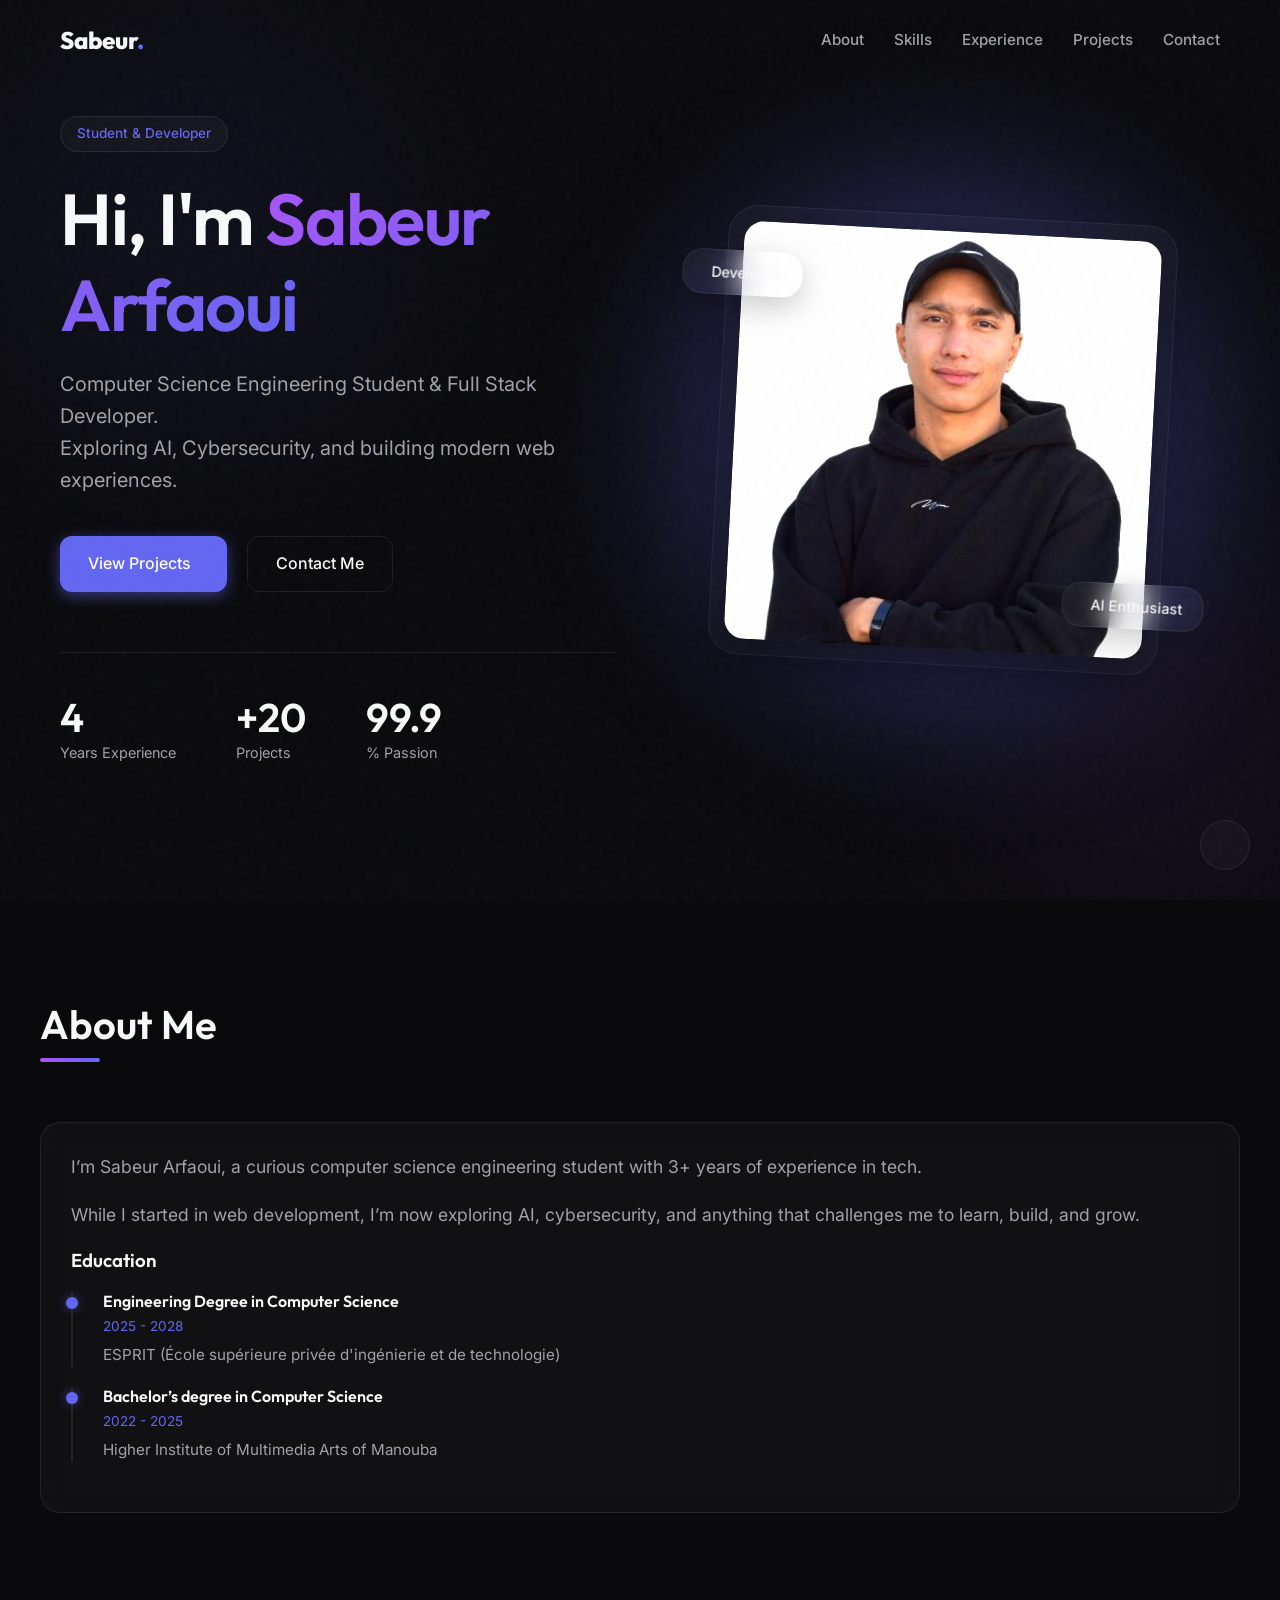
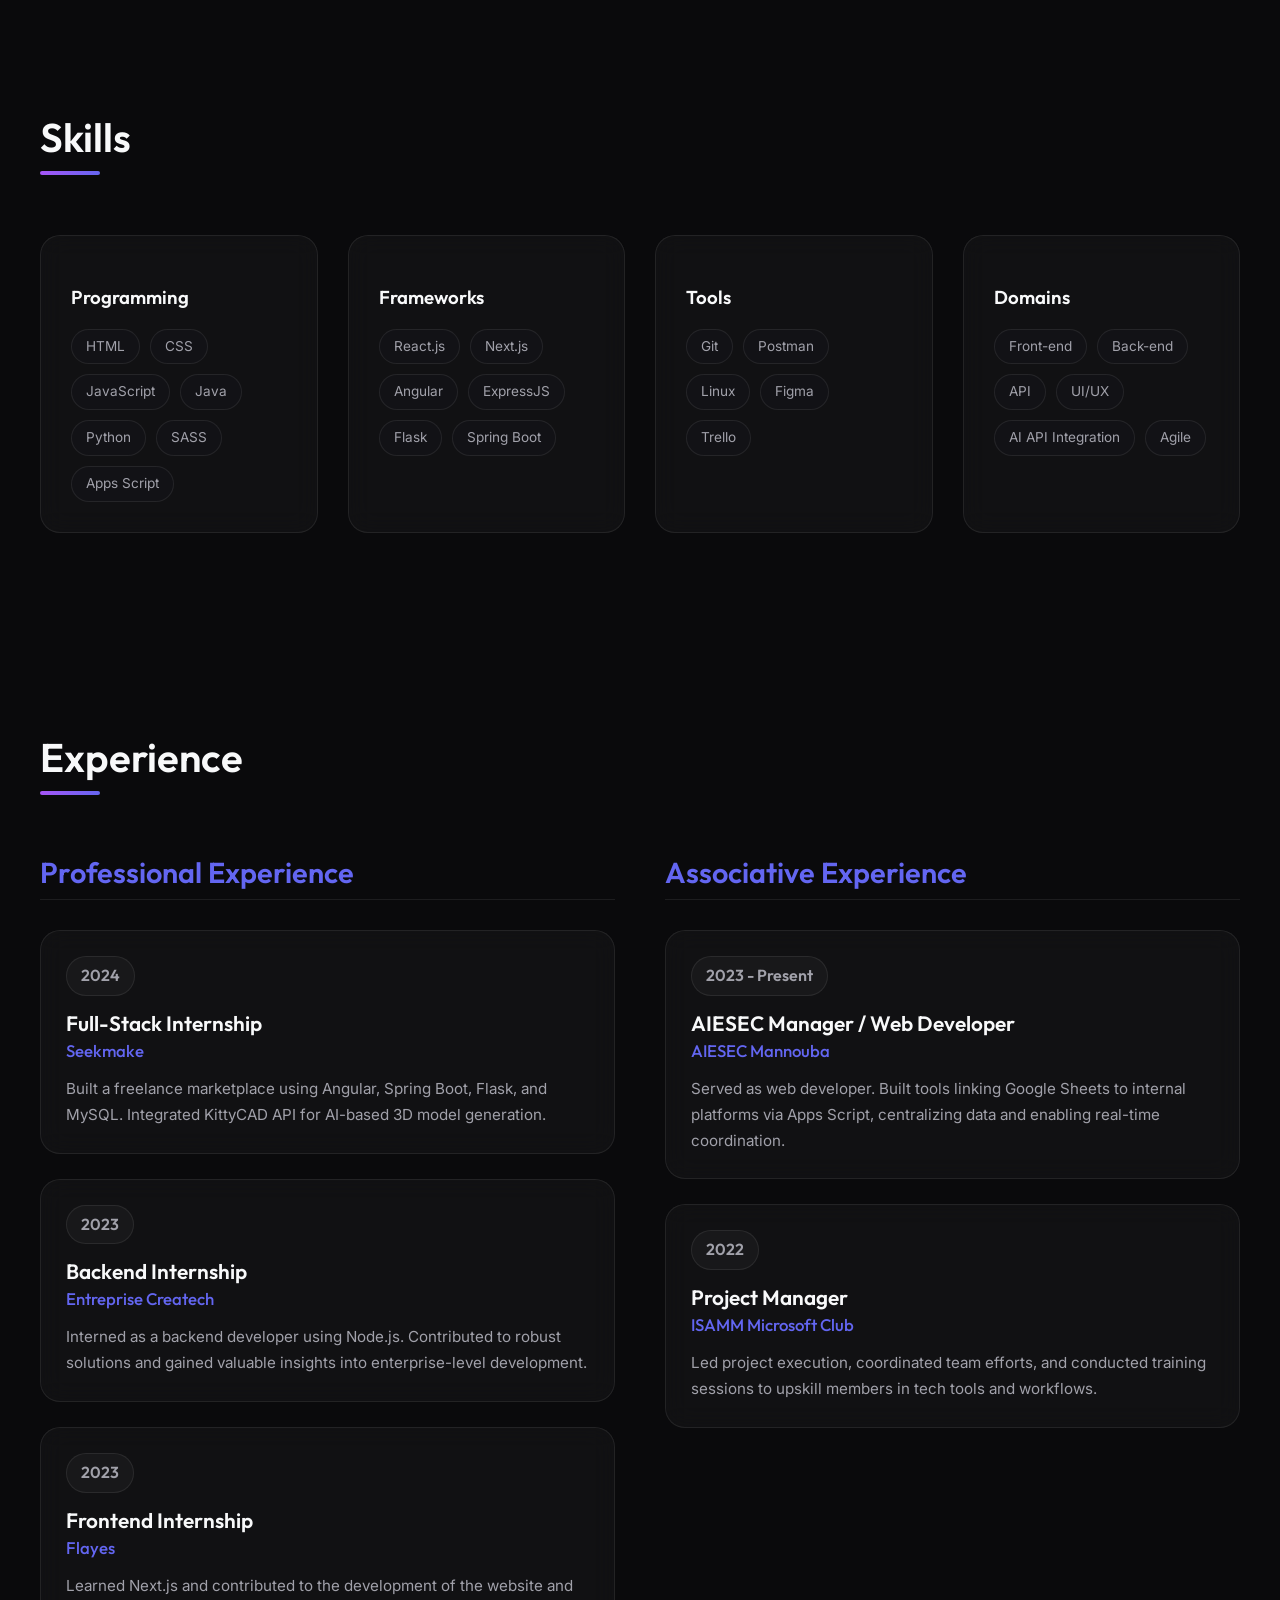
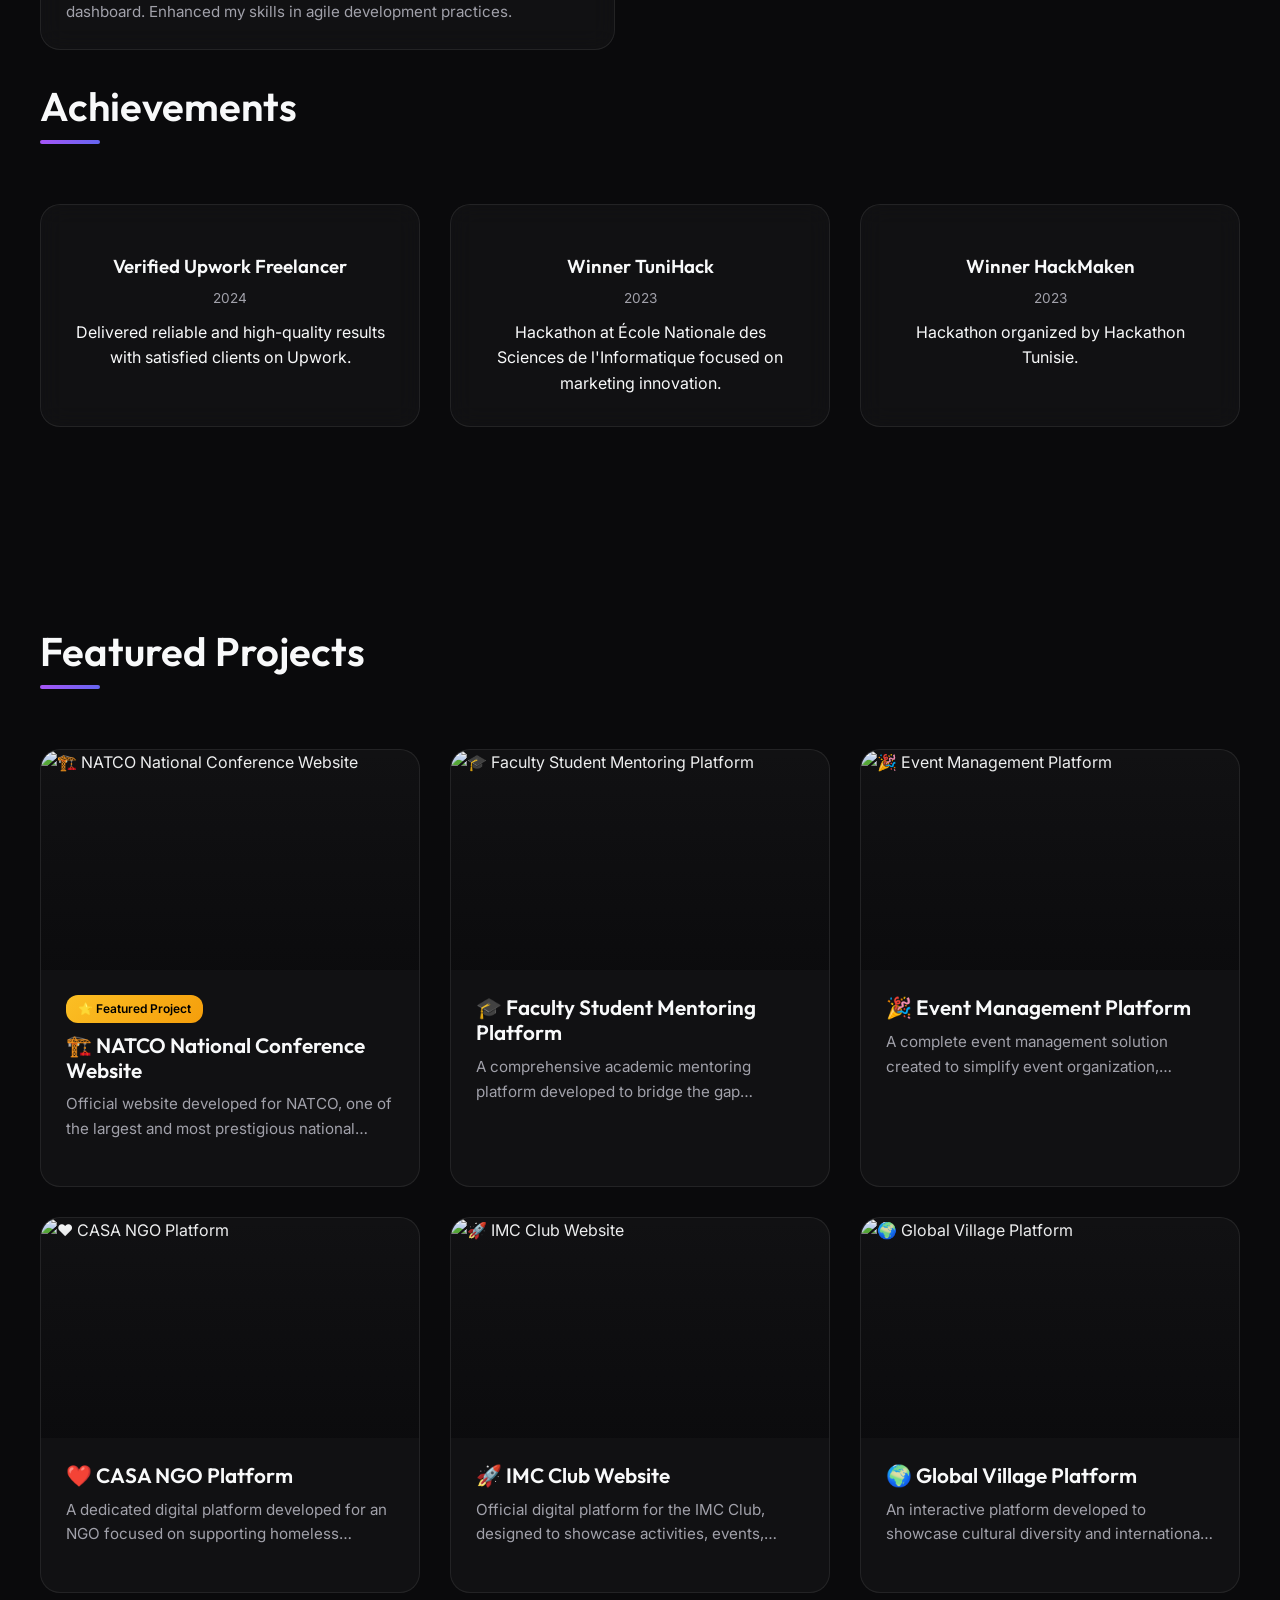
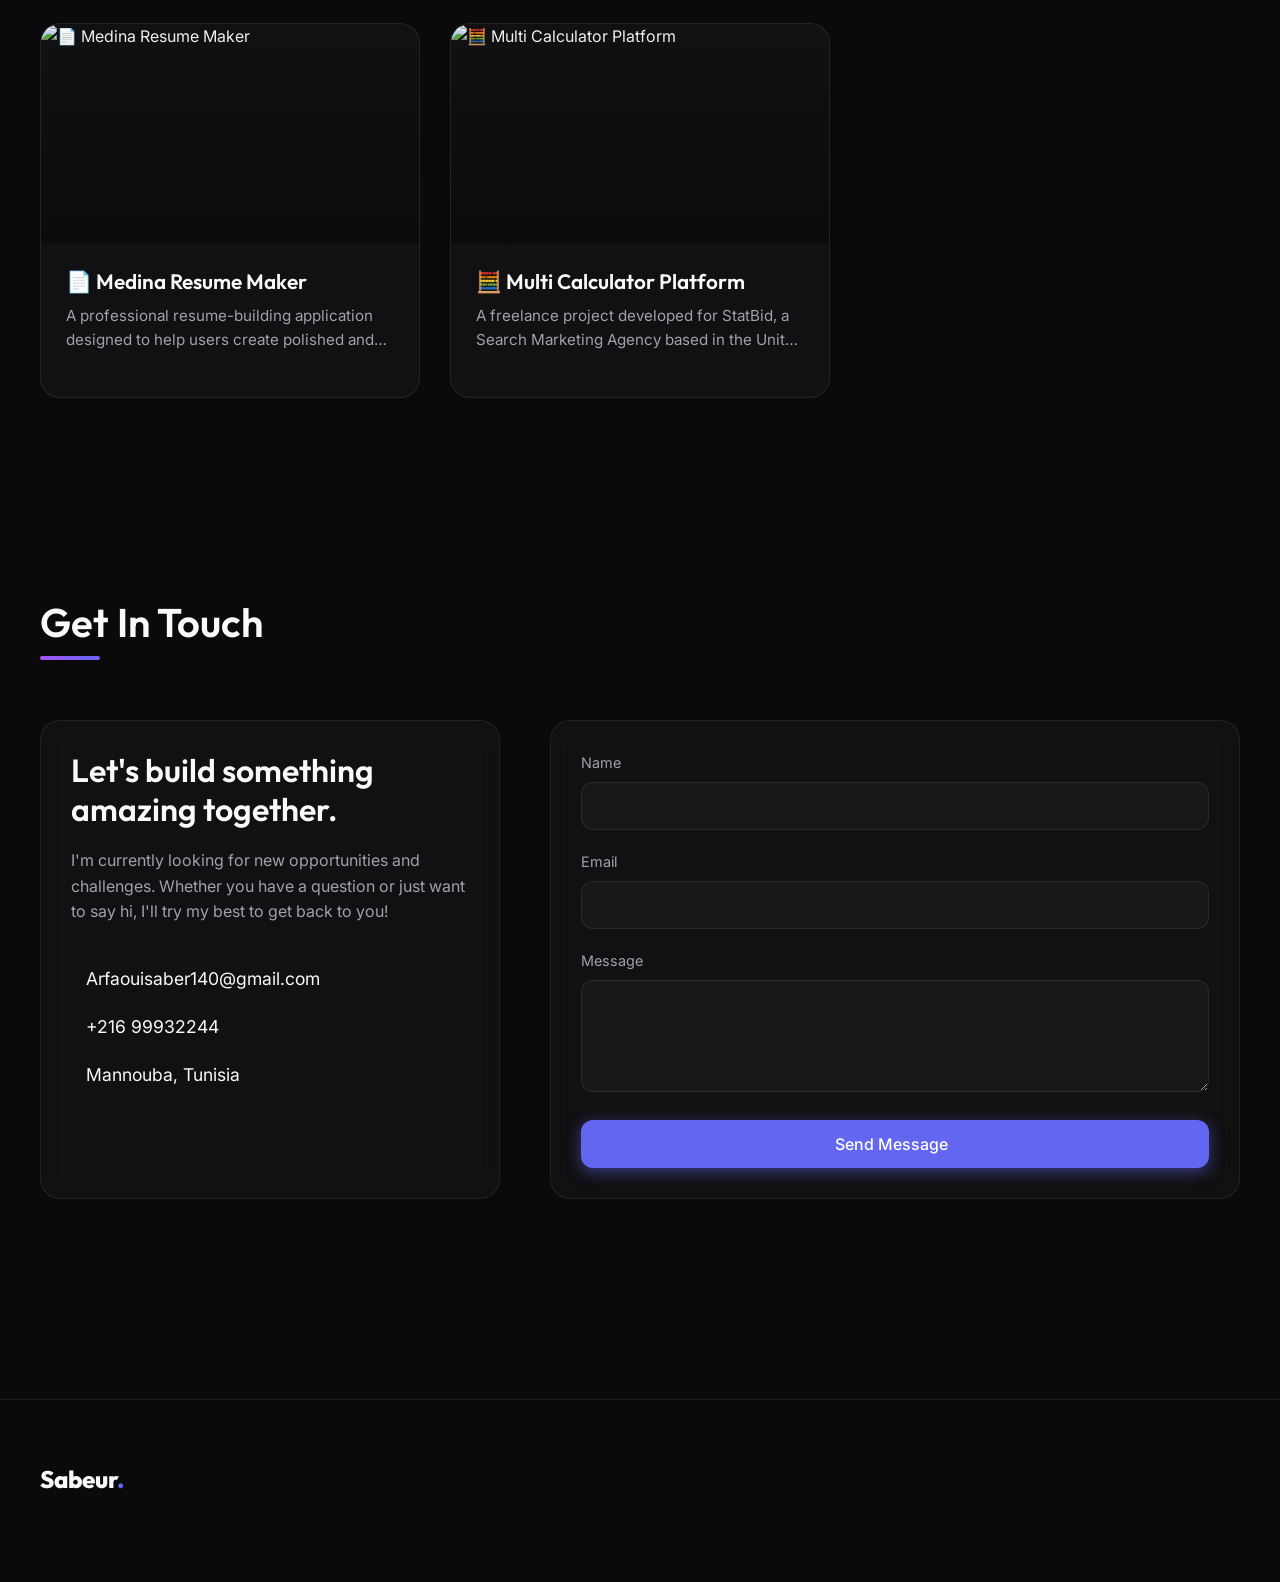
==== index.html @ 30fa8d6e "first committ" ====
<!DOCTYPE html>
<html lang="en" class="dark-theme">
<head>
    <meta charset="UTF-8">
    <meta name="viewport" content="width=device-width, initial-scale=1.0">
    <title>Sabeur Arfaoui portfolio</title>
    <meta name="description" content="Portfolio of Sabeur Arfaoui, a passionate computer science student exploring AI, web development, and cybersecurity.">
    <link rel="stylesheet" href="style.css">
    <!-- Google Fonts -->
    <link rel="preconnect" href="https://fonts.googleapis.com">
    <link rel="preconnect" href="https://fonts.gstatic.com" crossorigin>
    <link href="https://fonts.googleapis.com/css2?family=Inter:wght@300;400;500;600;700;800&family=Outfit:wght@400;600;800&display=swap" rel="stylesheet">
    <!-- Phosphor Icons for modern SVG icons -->
    <script src="https://unpkg.com/@phosphor-icons/web"></script>
</head>
<body>

    <!-- Custom Cursor -->
    <div class="cursor-dot" id="cursor-dot"></div>
    <div class="cursor-outline" id="cursor-outline"></div>

    <!-- Scroll Progress -->
    <div class="scroll-progress" id="scroll-progress"></div>

    <!-- Noise Texture Overlay -->
    <div class="noise-overlay"></div>

    <!-- Theme Switcher -->
    <button class="theme-toggle interactable" id="theme-toggle" aria-label="Toggle Theme">
        <i class="ph ph-sun" id="theme-icon"></i>
    </button>

    <!-- Sticky Navbar -->
    <nav id="navbar">
        <div class="nav-container">
            <a href="#hero" class="logo interactable">Sabeur<span>.</span></a>
            <ul class="nav-links">
                <li><a href="#about" class="interactable">About</a></li>
                <li><a href="#skills" class="interactable">Skills</a></li>
                <li><a href="#experience" class="interactable">Experience</a></li>
                <li><a href="#projects" class="interactable">Projects</a></li>
                <li><a href="#contact" class="interactable">Contact</a></li>
            </ul>
            
            <div class="mobile-menu-btn interactable" id="mobile-menu-btn">
                <i class="ph ph-list"></i>
            </div>
        </div>
    </nav>

    <!-- Mobile Menu Overlay -->
    <div class="mobile-menu" id="mobile-menu">
        <button class="close-menu interactable" id="close-menu"><i class="ph ph-x"></i></button>
        <ul>
            <li><a href="#about" class="mobile-link">About</a></li>
            <li><a href="#skills" class="mobile-link">Skills</a></li>
            <li><a href="#experience" class="mobile-link">Experience</a></li>
            <li><a href="#projects" class="mobile-link">Projects</a></li>
            <li><a href="#contact" class="mobile-link">Contact</a></li>
        </ul>
    </div>

    <!-- Hero Section -->
    <header id="hero" class="section hero-section">
        <div class="hero-container">
            <div class="hero-content">
                <div class="hero-badge animate-fade-in">Student & Developer</div>
                <h1 class="animate-slide-up">Hi, I'm <span class="gradient-text">Sabeur Arfaoui</span></h1>
                <p class="hero-subtitle animate-slide-up animation-delay-1">
                    Computer Science Engineering Student & Full Stack Developer.<br>
                    Exploring AI, Cybersecurity, and building modern web experiences.
                </p>
                <div class="hero-actions animate-fade-in animation-delay-2">
                    <a href="#projects" class="btn btn-primary interactable">View Projects <i class="ph ph-arrow-right"></i></a>
                    <a href="#contact" class="btn btn-secondary interactable">Contact Me</a>
                </div>
                
                <div class="hero-stats animate-fade-in animation-delay-3">
                    <div class="stat-item">
                        <h3><span class="counter" data-target="4">4</span></h3>
                        <p>Years Experience</p>
                    </div>
                    <div class="stat-item">
                        <h3>+<span class="counter" data-target="20">20</span></h3>
                        <p>Projects</p>
                    </div>
                    <div class="stat-item">
                        <h3><span class="counter" data-target="99.9">99.9</span></h3>
                        <p>% Passion</p>
                    </div>
                </div>
            </div>
            <div class="hero-image-wrapper animate-slide-up animation-delay-2">
                <div class="hero-image-container">
                    <img src="./me.jpg" alt="Sabeur Arfaoui" class="hero-img interactable">
                    <div class="hero-img-glow"></div>
                    <div class="floating-badge badge-1"><i class="ph ph-code"></i> Developer</div>
                    <div class="floating-badge badge-2"><i class="ph ph-brain"></i> AI Enthusiast</div>
                </div>
            </div>
        </div>
        
        <div class="hero-background">
            <div class="gradient-sphere sphere-1"></div>
            <div class="gradient-sphere sphere-2"></div>
        </div>
    </header>

    <!-- About Section -->
    <section id="about" class="section">
        <div class="container reveal">
            <div class="section-header">
                <h2>About Me</h2>
                <div class="line"></div>
            </div>
            <div class="about-content">
                <div class="about-text glass-card" style="grid-column: span 2;">
                    <p>I’m Sabeur Arfaoui, a curious computer science engineering student with 3+ years of experience in tech.</p>
                    <p>While I started in web development, I’m now exploring AI, cybersecurity, and anything that challenges me to learn, build, and grow.</p>
                    
                    <div class="education-timeline mt-4">
                        <h3>Education</h3>
                        <div class="timeline-item">
                            <div class="timeline-dot"></div>
                            <h4>Engineering Degree in Computer Science</h4>
                            <span class="timeline-date">2025 - 2028</span>
                            <p>ESPRIT (École supérieure privée d'ingénierie et de technologie)</p>
                        </div>
                        <div class="timeline-item">
                            <div class="timeline-dot"></div>
                            <h4>Bachelor’s degree in Computer Science</h4>
                            <span class="timeline-date">2022 - 2025</span>
                            <p>Higher Institute of Multimedia Arts of Manouba</p>
                        </div>
                    </div>
                </div>
            </div>
        </div>
    </section>

    <!-- Skills Section -->
    <section id="skills" class="section">
        <div class="container reveal">
            <div class="section-header">
                <h2>Skills</h2>
                <div class="line"></div>
            </div>
            
            <div class="skills-grid">
                <!-- Programming Languages -->
                <div class="skill-category glass-card interactable-card">
                    <div class="category-icon"><i class="ph ph-code"></i></div>
                    <h3>Programming</h3>
                    <div class="skill-tags">
                        <span class="skill-tag interactable" data-tooltip="Structure">HTML</span>
                        <span class="skill-tag interactable" data-tooltip="Styling">CSS</span>
                        <span class="skill-tag interactable" data-tooltip="Logic">JavaScript</span>
                        <span class="skill-tag interactable" data-tooltip="Backend">Java</span>
                        <span class="skill-tag interactable" data-tooltip="Data & AI">Python</span>
                        <span class="skill-tag interactable" data-tooltip="Pre-processor">SASS</span>
                        <span class="skill-tag interactable" data-tooltip="Automation">Apps Script</span>
                    </div>
                </div>

                <!-- Frameworks -->
                <div class="skill-category glass-card interactable-card">
                    <div class="category-icon"><i class="ph ph-brackets-curly"></i></div>
                    <h3>Frameworks</h3>
                    <div class="skill-tags">
                        <span class="skill-tag interactable" data-tooltip="UI Library">React.js</span>
                        <span class="skill-tag interactable" data-tooltip="React Framework">Next.js</span>
                        <span class="skill-tag interactable" data-tooltip="Web Framework">Angular</span>
                        <span class="skill-tag interactable" data-tooltip="Node.js Framework">ExpressJS</span>
                        <span class="skill-tag interactable" data-tooltip="Python Web">Flask</span>
                        <span class="skill-tag interactable" data-tooltip="Java Backend">Spring Boot</span>
                    </div>
                </div>

                <!-- Tools & Others -->
                <div class="skill-category glass-card interactable-card">
                    <div class="category-icon"><i class="ph ph-wrench"></i></div>
                    <h3>Tools</h3>
                    <div class="skill-tags">
                        <span class="skill-tag interactable" data-tooltip="Version Control">Git</span>
                        <span class="skill-tag interactable" data-tooltip="API Testing">Postman</span>
                        <span class="skill-tag interactable" data-tooltip="OS">Linux</span>
                        <span class="skill-tag interactable" data-tooltip="Design">Figma</span>
                        <span class="skill-tag interactable" data-tooltip="Management">Trello</span>
                    </div>
                </div>

                <!-- Domains -->
                <div class="skill-category glass-card interactable-card">
                    <div class="category-icon"><i class="ph ph-globe"></i></div>
                    <h3>Domains</h3>
                    <div class="skill-tags">
                        <span class="skill-tag interactable">Front-end</span>
                        <span class="skill-tag interactable">Back-end</span>
                        <span class="skill-tag interactable">API</span>
                        <span class="skill-tag interactable">UI/UX</span>
                        <span class="skill-tag interactable">AI API Integration</span>
                        <span class="skill-tag interactable">Agile</span>
                    </div>
                </div>
            </div>
        </div>
    </section>

    <!-- Experience Section -->
    <section id="experience" class="section">
        <div class="container reveal">
            <div class="section-header">
                <h2>Experience</h2>
                <div class="line"></div>
            </div>

            <div class="experience-grid">
                <!-- Professional Experience -->
                <div class="exp-column">
                    <h3 class="exp-category-title">Professional Experience</h3>
                    <div class="experience-timeline">
                        <div class="exp-item glass-card interactable-card">
                            <div class="exp-date">2024</div>
                            <div class="exp-content">
                                <h3>Full-Stack Internship</h3>
                                <h4>Seekmake</h4>
                                <p>Built a freelance marketplace using Angular, Spring Boot, Flask, and MySQL. Integrated KittyCAD API for AI-based 3D model generation.</p>
                            </div>
                        </div>
                        <div class="exp-item glass-card interactable-card">
                            <div class="exp-date">2023</div>
                            <div class="exp-content">
                                <h3>Backend Internship</h3>
                                <h4>Entreprise Createch</h4>
                                <p>Interned as a backend developer using Node.js. Contributed to robust solutions and gained valuable insights into enterprise-level development.</p>
                            </div>
                        </div>
                        <div class="exp-item glass-card interactable-card">
                            <div class="exp-date">2023</div>
                            <div class="exp-content">
                                <h3>Frontend Internship</h3>
                                <h4>Flayes</h4>
                                <p>Learned Next.js and contributed to the development of the website and dashboard. Enhanced my skills in agile development practices.</p>
                            </div>
                        </div>
                    </div>
                </div>

                <!-- Associative Experience -->
                <div class="exp-column">
                    <h3 class="exp-category-title">Associative Experience</h3>
                    <div class="experience-timeline">
                        <div class="exp-item glass-card interactable-card">
                            <div class="exp-date">2023 - Present</div>
                            <div class="exp-content">
                                <h3>AIESEC Manager / Web Developer</h3>
                                <h4>AIESEC Mannouba</h4>
                                <p>Served as web developer. Built tools linking Google Sheets to internal platforms via Apps Script, centralizing data and enabling real-time coordination.</p>
                            </div>
                        </div>
                        <div class="exp-item glass-card interactable-card">
                            <div class="exp-date">2022</div>
                            <div class="exp-content">
                                <h3>Project Manager</h3>
                                <h4>ISAMM Microsoft Club</h4>
                                <p>Led project execution, coordinated team efforts, and conducted training sessions to upskill members in tech tools and workflows.</p>
                            </div>
                        </div>
                    </div>
                </div>
            </div>

            <div class="section-header mt-8">
                <h2>Achievements</h2>
                <div class="line"></div>
            </div>
            
            <div class="achievements-grid">
                <div class="achievement-card glass-card">
                    <div class="achievement-icon"><i class="ph-fill ph-seal-check"></i></div>
                    <h3>Verified Upwork Freelancer</h3>
                    <span class="achievement-date">2024</span>
                    <p>Delivered reliable and high-quality results with satisfied clients on Upwork.</p>
                </div>
                <div class="achievement-card glass-card">
                    <div class="achievement-icon"><i class="ph-fill ph-trophy"></i></div>
                    <h3>Winner TuniHack</h3>
                    <span class="achievement-date">2023</span>
                    <p>Hackathon at École Nationale des Sciences de l'Informatique focused on marketing innovation.</p>
                </div>
                <div class="achievement-card glass-card">
                    <div class="achievement-icon"><i class="ph-fill ph-medal"></i></div>
                    <h3>Winner HackMaken</h3>
                    <span class="achievement-date">2023</span>
                    <p>Hackathon organized by Hackathon Tunisie.</p>
                </div>
            </div>
        </div>
    </section>

    <!-- Projects Section -->
    <section id="projects" class="section">
        <div class="container reveal">
            <div class="section-header">
                <h2>Featured Projects</h2>
                <div class="line"></div>
            </div>

            <div class="projects-grid" id="projects-container">
                <!-- Projects will be injected via JS to handle data efficiently -->
            </div>
        </div>
    </section>

    <!-- Contact Section -->
    <section id="contact" class="section">
        <div class="container reveal">
            <div class="section-header">
                <h2>Get In Touch</h2>
                <div class="line"></div>
            </div>

            <div class="contact-wrapper">
                <div class="contact-info glass-card">
                    <h3>Let's build something amazing together.</h3>
                    <p>I'm currently looking for new opportunities and challenges. Whether you have a question or just want to say hi, I'll try my best to get back to you!</p>
                    
                    <div class="contact-methods">
                        <a href="mailto:Arfaouisaber140@gmail.com" class="contact-method interactable">
                            <i class="ph ph-envelope-simple"></i>
                            <span>Arfaouisaber140@gmail.com</span>
                        </a>
                        <div class="contact-method interactable">
                            <i class="ph ph-phone"></i>
                            <span>+216 99932244</span>
                        </div>
                        <div class="contact-method interactable">
                            <i class="ph ph-map-pin"></i>
                            <span>Mannouba, Tunisia</span>
                        </div>
                    </div>
                </div>

                <form class="contact-form glass-card" id="contact-form">
                    <div class="form-group">
                        <label for="name">Name</label>
                        <input type="text" id="name" required class="glass-input interactable">
                    </div>
                    <div class="form-group">
                        <label for="email">Email</label>
                        <input type="email" id="email" required class="glass-input interactable">
                    </div>
                    <div class="form-group">
                        <label for="message">Message</label>
                        <textarea id="message" rows="5" required class="glass-input interactable"></textarea>
                    </div>
                    <button type="submit" class="btn btn-primary interactable w-full">
                        Send Message <i class="ph ph-paper-plane-tilt"></i>
                    </button>
                </form>
            </div>
        </div>
    </section>

    <!-- Footer -->
    <footer>
        <div class="container">
            <div class="footer-content">
                <div class="footer-logo">Sabeur<span>.</span></div>
                <div class="social-links">
                    <a href="https://github.com/arfaouisabeur" target="_blank" class="interactable"><i class="ph ph-github-logo"></i></a>
                    <a href="#" class="interactable"><i class="ph ph-linkedin-logo"></i></a>
                    <a href="mailto:Arfaouisaber140@gmail.com" class="interactable"><i class="ph ph-envelope-simple"></i></a>
                </div>
            </div>
           
        </div>
    </footer>

    <!-- Command Palette Modal -->
    <div class="cmd-palette-overlay" id="cmd-overlay">
        <div class="cmd-palette glass-card">
            <div class="cmd-search">
                <i class="ph ph-magnifying-glass"></i>
                <input type="text" id="cmd-input" placeholder="Type a command or search..." autocomplete="off">
                <span class="cmd-esc">ESC</span>
            </div>
            <div class="cmd-results">
                <div class="cmd-group">
                    <div class="cmd-group-title">Navigation</div>
                    <a href="#hero" class="cmd-item">Home</a>
                    <a href="#about" class="cmd-item">About</a>
                    <a href="#skills" class="cmd-item">Skills</a>
                    <a href="#projects" class="cmd-item">Projects</a>
                    <a href="#contact" class="cmd-item">Contact</a>
                </div>
                <div class="cmd-group">
                    <div class="cmd-group-title">Actions</div>
                    <div class="cmd-item" id="cmd-theme-toggle">Toggle Theme <span class="cmd-shortcut">T</span></div>
                    <a href="mailto:Arfaouisaber140@gmail.com" class="cmd-item">Send Email</a>
                </div>
            </div>
        </div>
    </div>

    <!-- Project Modal -->
    <div class="project-modal-overlay" id="project-modal-overlay">
        <div class="project-modal glass-card">
            <button class="modal-close interactable" id="modal-close"><i class="ph ph-x"></i></button>
            <div class="modal-content" id="modal-content">
                <!-- Modal content injected via JS -->
            </div>
        </div>
    </div>

    <!-- Toast Container -->
    <div class="toast-container" id="toast-container"></div>

    <script src="script.js"></script>
</body>
</html>
---- style.css ----
:root {
    /* Base Colors - Dark Mode Default */
    --bg-primary: #0a0a0c;
    --bg-secondary: #121216;
    --text-primary: #f8f9fa;
    --text-secondary: #a1a1aa;
    --accent-color: #6366f1;
    --accent-glow: rgba(99, 102, 241, 0.5);
    
    /* Glassmorphism */
    --glass-bg: rgba(255, 255, 255, 0.03);
    --glass-border: rgba(255, 255, 255, 0.08);
    
    /* Gradients */
    --gradient-text: linear-gradient(135deg, #a855f7, #6366f1);
    --gradient-bg: linear-gradient(135deg, rgba(168, 85, 247, 0.1), rgba(99, 102, 241, 0.1));
    
    /* Typography */
    --font-sans: 'Inter', sans-serif;
    --font-heading: 'Outfit', sans-serif;
    
    /* Layout */
    --nav-height: 80px;
    --section-padding: 100px 20px;
    
    /* Transitions */
    --transition-fast: 0.2s cubic-bezier(0.4, 0, 0.2, 1);
    --transition-smooth: 0.4s cubic-bezier(0.16, 1, 0.3, 1);
}

.light-theme {
    --bg-primary: #f8f9fa;
    --bg-secondary: #ffffff;
    --text-primary: #0f172a;
    --text-secondary: #475569;
    --accent-color: #4f46e5;
    --accent-glow: rgba(79, 70, 229, 0.3);
    
    --glass-bg: rgba(0, 0, 0, 0.02);
    --glass-border: rgba(0, 0, 0, 0.08);
}

* {
    margin: 0;
    padding: 0;
    box-sizing: border-box;
}

html {
    scroll-behavior: smooth;
    scrollbar-width: thin;
    scrollbar-color: var(--accent-color) var(--bg-primary);
}

body {
    background-color: var(--bg-primary);
    color: var(--text-primary);
    font-family: var(--font-sans);
    line-height: 1.6;
    overflow-x: hidden;
    transition: background-color var(--transition-smooth), color var(--transition-smooth);
    cursor: auto; /* Normal cursor */
}

/* Typography */
h1, h2, h3, h4, h5, h6 {
    font-family: var(--font-heading);
    font-weight: 600;
    line-height: 1.2;
}

.gradient-text {
    background: var(--gradient-text);
    -webkit-background-clip: text;
    -webkit-text-fill-color: transparent;
    background-clip: text;
}

/* Utilities */
.container {
    max-width: 1200px;
    margin: 0 auto;
    width: 100%;
}

.section {
    padding: var(--section-padding);
    position: relative;
}

.section-header {
    margin-bottom: 60px;
    text-align: left;
}

.section-header h2 {
    font-size: 2.5rem;
    margin-bottom: 10px;
}

.line {
    width: 60px;
    height: 4px;
    background: var(--gradient-text);
    border-radius: 2px;
}

.glass-card {
    background: var(--glass-bg);
    backdrop-filter: blur(12px);
    -webkit-backdrop-filter: blur(12px);
    border: 1px solid var(--glass-border);
    border-radius: 20px;
    padding: 30px;
    transition: transform var(--transition-smooth), box-shadow var(--transition-smooth), border-color var(--transition-fast);
}

.glass-input {
    background: var(--glass-bg);
    border: 1px solid var(--glass-border);
    color: var(--text-primary);
    padding: 15px 20px;
    border-radius: 12px;
    width: 100%;
    font-family: var(--font-sans);
    outline: none;
    transition: border-color var(--transition-fast), box-shadow var(--transition-fast);
}

.glass-input:focus {
    border-color: var(--accent-color);
    box-shadow: 0 0 0 2px var(--accent-glow);
}

.btn {
    display: inline-flex;
    align-items: center;
    justify-content: center;
    gap: 8px;
    padding: 14px 28px;
    border-radius: 12px;
    font-weight: 500;
    text-decoration: none;
    transition: all var(--transition-fast);
    border: none;
    cursor: pointer;
    font-size: 1rem;
    font-family: var(--font-sans);
}

.btn-primary {
    background: var(--accent-color);
    color: #fff;
    box-shadow: 0 4px 15px var(--accent-glow);
}

.btn-primary:hover {
    transform: translateY(-2px);
    box-shadow: 0 6px 20px var(--accent-glow);
    filter: brightness(1.1);
}

.btn-secondary {
    background: transparent;
    color: var(--text-primary);
    border: 1px solid var(--glass-border);
}

.btn-secondary:hover {
    background: var(--glass-bg);
    border-color: var(--text-secondary);
}

.w-full { width: 100%; }
.mt-4 { margin-top: 1rem; }
.mt-8 { margin-top: 2rem; }

/* Custom Cursor - DISABLED */
.cursor-dot, .cursor-outline {
    display: none !important;
}

/* Scroll Progress */
.scroll-progress {
    position: fixed;
    top: 0;
    left: 0;
    width: 0%;
    height: 3px;
    background: var(--gradient-text);
    z-index: 10000;
    transition: width 0.1s;
}

/* Noise Overlay */
.noise-overlay {
    position: fixed;
    top: 0;
    left: 0;
    width: 100vw;
    height: 100vh;
    pointer-events: none;
    z-index: 9998;
    opacity: 0.03;
    background-image: url('data:image/svg+xml,%3Csvg viewBox="0 0 200 200" xmlns="http://www.w3.org/2000/svg"%3E%3Cfilter id="noiseFilter"%3E%3CfeTurbulence type="fractalNoise" baseFrequency="0.65" numOctaves="3" stitchTiles="stitch"/%3E%3C/filter%3E%3Crect width="100%25" height="100%25" filter="url(%23noiseFilter)"/%3E%3C/svg%3E');
}

/* Theme Toggle */
.theme-toggle {
    position: fixed;
    bottom: 30px;
    right: 30px;
    width: 50px;
    height: 50px;
    border-radius: 50%;
    background: var(--glass-bg);
    backdrop-filter: blur(10px);
    border: 1px solid var(--glass-border);
    color: var(--text-primary);
    font-size: 1.2rem;
    display: flex;
    align-items: center;
    justify-content: center;
    z-index: 900;
    cursor: pointer;
    transition: transform var(--transition-fast);
}

.theme-toggle:hover {
    transform: scale(1.1);
    border-color: var(--accent-color);
}

/* Navbar */
nav {
    position: fixed;
    top: 0;
    left: 0;
    width: 100%;
    height: var(--nav-height);
    z-index: 1000;
    transition: background-color var(--transition-smooth), backdrop-filter var(--transition-smooth);
}

nav.scrolled {
    background-color: var(--glass-bg);
    backdrop-filter: blur(20px);
    -webkit-backdrop-filter: blur(20px);
    border-bottom: 1px solid var(--glass-border);
}

.nav-container {
    max-width: 1200px;
    margin: 0 auto;
    padding: 0 20px;
    height: 100%;
    display: flex;
    align-items: center;
    justify-content: space-between;
}

.logo {
    font-family: var(--font-heading);
    font-size: 1.5rem;
    font-weight: 800;
    color: var(--text-primary);
    text-decoration: none;
}

.logo span {
    color: var(--accent-color);
}

.nav-links {
    display: flex;
    gap: 30px;
    list-style: none;
}

.nav-links a {
    color: var(--text-secondary);
    text-decoration: none;
    font-weight: 500;
    font-size: 0.95rem;
    transition: color var(--transition-fast);
    position: relative;
}

.nav-links a:hover, .nav-links a.active {
    color: var(--text-primary);
}

.nav-links a::after {
    content: '';
    position: absolute;
    bottom: -5px;
    left: 0;
    width: 0;
    height: 2px;
    background: var(--accent-color);
    transition: width var(--transition-fast);
}

.nav-links a:hover::after, .nav-links a.active::after {
    width: 100%;
}

.cmd-btn {
    display: flex;
    align-items: center;
    gap: 8px;
    background: var(--bg-secondary);
    border: 1px solid var(--glass-border);
    color: var(--text-secondary);
    padding: 8px 16px;
    border-radius: 8px;
    font-size: 0.9rem;
    cursor: pointer;
    transition: all var(--transition-fast);
}

.cmd-btn:hover {
    border-color: var(--text-secondary);
    color: var(--text-primary);
}

.mobile-menu-btn {
    display: none;
    font-size: 1.5rem;
    color: var(--text-primary);
}

/* Mobile Menu */
.mobile-menu {
    position: fixed;
    top: 0;
    left: 0;
    width: 100vw;
    height: 100vh;
    background: var(--bg-primary);
    z-index: 2000;
    display: flex;
    align-items: center;
    justify-content: center;
    transform: translateY(-100%);
    transition: transform var(--transition-smooth);
}

.mobile-menu.open {
    transform: translateY(0);
}

.close-menu {
    position: absolute;
    top: 30px;
    right: 30px;
    background: none;
    border: none;
    color: var(--text-primary);
    font-size: 2rem;
    cursor: pointer;
}

.mobile-menu ul {
    list-style: none;
    text-align: center;
    display: flex;
    flex-direction: column;
    gap: 30px;
}

.mobile-menu a {
    font-family: var(--font-heading);
    font-size: 2.5rem;
    font-weight: 700;
    color: var(--text-secondary);
    text-decoration: none;
    transition: color var(--transition-fast);
}

.mobile-menu a:hover {
    color: var(--text-primary);
}

/* Hero Section */
.hero-section {
    min-height: 100vh;
    display: flex;
    align-items: center;
    justify-content: center;
    padding-top: var(--nav-height);
}

.hero-container {
    display: grid;
    grid-template-columns: 1fr 1fr;
    gap: 50px;
    align-items: center;
    max-width: 1200px;
    margin: 0 auto;
    width: 100%;
    padding: 0 20px;
    z-index: 2;
    position: relative;
}

.hero-content {
    text-align: left;
}

.hero-image-wrapper {
    display: flex;
    justify-content: center;
    position: relative;
}

.hero-image-container {
    position: relative;
    width: 100%;
    max-width: 450px;
    border-radius: 30px;
    padding: 15px;
    background: var(--glass-bg);
    border: 1px solid var(--glass-border);
    transform: rotate(3deg);
    transition: transform 0.5s cubic-bezier(0.16, 1, 0.3, 1);
}

.hero-image-container:hover {
    transform: rotate(0deg) scale(1.05);
}

.hero-img {
    width: 100%;
    height: auto;
    border-radius: 20px;
    display: block;
    box-shadow: 0 20px 50px rgba(0,0,0,0.5);
    filter: contrast(1.1) brightness(1.1);
}

.hero-img-glow {
    position: absolute;
    top: 50%;
    left: 50%;
    transform: translate(-50%, -50%);
    width: 120%;
    height: 120%;
    background: var(--accent-glow);
    filter: blur(80px);
    border-radius: 50%;
    z-index: -1;
    opacity: 0.6;
    animation: pulse-glow 4s infinite alternate;
}

@keyframes pulse-glow {
    0% { opacity: 0.4; transform: translate(-50%, -50%) scale(0.9); }
    100% { opacity: 0.8; transform: translate(-50%, -50%) scale(1.1); }
}

.floating-badge {
    position: absolute;
    background: var(--glass-bg);
    backdrop-filter: blur(15px);
    -webkit-backdrop-filter: blur(15px);
    border: 1px solid var(--glass-border);
    padding: 10px 20px;
    border-radius: 20px;
    font-size: 0.9rem;
    font-weight: 500;
    color: var(--text-primary);
    display: flex;
    align-items: center;
    gap: 8px;
    box-shadow: 0 10px 30px rgba(0,0,0,0.2);
    animation: float 6s infinite ease-in-out;
}

.floating-badge i {
    color: var(--accent-color);
    font-size: 1.2rem;
}

.badge-1 {
    top: 10%;
    left: -10%;
    animation-delay: 0s;
}

.badge-2 {
    bottom: 10%;
    right: -10%;
    animation-delay: -3s;
}

.hero-badge {
    display: inline-block;
    padding: 6px 16px;
    background: var(--glass-bg);
    border: 1px solid var(--glass-border);
    border-radius: 20px;
    font-size: 0.85rem;
    font-weight: 500;
    color: var(--accent-color);
    margin-bottom: 24px;
}

.hero-content h1 {
    font-size: 4.5rem;
    margin-bottom: 20px;
    letter-spacing: -0.02em;
}

.hero-subtitle {
    font-size: 1.25rem;
    color: var(--text-secondary);
    margin-bottom: 40px;
}

.hero-actions {
    display: flex;
    gap: 20px;
    justify-content: flex-start;
    margin-bottom: 60px;
}

.hero-stats {
    display: flex;
    justify-content: flex-start;
    gap: 60px;
    border-top: 1px solid var(--glass-border);
    padding-top: 40px;
}

.stat-item h3 {
    font-size: 2.5rem;
    color: var(--text-primary);
}

.stat-item p {
    color: var(--text-secondary);
    font-size: 0.9rem;
}

.hero-background {
    position: absolute;
    top: 0;
    left: 0;
    width: 100%;
    height: 100%;
    overflow: hidden;
    z-index: 1;
    pointer-events: none;
}

.gradient-sphere {
    position: absolute;
    border-radius: 50%;
    filter: blur(100px);
    opacity: 0.5;
    animation: float 10s infinite ease-in-out alternate;
}

.sphere-1 {
    top: -10%;
    left: -10%;
    width: 50vw;
    height: 50vw;
    background: radial-gradient(circle, rgba(99,102,241,0.2) 0%, rgba(0,0,0,0) 70%);
}

.sphere-2 {
    bottom: -10%;
    right: -10%;
    width: 40vw;
    height: 40vw;
    background: radial-gradient(circle, rgba(168,85,247,0.2) 0%, rgba(0,0,0,0) 70%);
    animation-delay: -5s;
}

/* About Section */
.about-content {
    display: grid;
    grid-template-columns: 1fr 1fr;
    gap: 50px;
    align-items: center;
}

.about-text p {
    margin-bottom: 20px;
    font-size: 1.1rem;
    color: var(--text-secondary);
}

.education-timeline h3 {
    margin-bottom: 20px;
}

.timeline-item {
    position: relative;
    padding-left: 30px;
    margin-bottom: 20px;
    border-left: 2px solid var(--glass-border);
}

.timeline-dot {
    position: absolute;
    left: -7px;
    top: 5px;
    width: 12px;
    height: 12px;
    border-radius: 50%;
    background: var(--accent-color);
    box-shadow: 0 0 10px var(--accent-glow);
}

.timeline-date {
    font-size: 0.85rem;
    color: var(--accent-color);
    display: block;
    margin-bottom: 5px;
}

.timeline-item h4 {
    margin-bottom: 5px;
}

.timeline-item p {
    font-size: 0.95rem;
    margin-bottom: 0;
}

.about-image-container {
    display: flex;
    justify-content: center;
}

.image-wrapper {
    position: relative;
    border-radius: 20px;
    padding: 10px;
    background: var(--glass-bg);
}

.about-img {
    width: 100%;
    max-width: 400px;
    border-radius: 12px;
    display: block;
    filter: grayscale(20%);
    transition: filter var(--transition-smooth);
}

.image-wrapper:hover .about-img {
    filter: grayscale(0%);
}

.img-glow {
    position: absolute;
    top: 0;
    left: 0;
    width: 100%;
    height: 100%;
    background: var(--accent-glow);
    filter: blur(40px);
    border-radius: 20px;
    z-index: -1;
    opacity: 0;
    transition: opacity var(--transition-smooth);
}

.image-wrapper:hover .img-glow {
    opacity: 0.5;
}

/* Skills Section */
.skills-grid {
    display: grid;
    grid-template-columns: repeat(auto-fit, minmax(250px, 1fr));
    gap: 30px;
}

.skill-category {
    padding: 30px;
}

.category-icon {
    font-size: 2.5rem;
    color: var(--accent-color);
    margin-bottom: 20px;
}

.skill-category h3 {
    margin-bottom: 20px;
}

.skill-tags {
    display: flex;
    flex-wrap: wrap;
    gap: 10px;
}

.skill-tag {
    padding: 6px 14px;
    background: var(--bg-secondary);
    border: 1px solid var(--glass-border);
    border-radius: 20px;
    font-size: 0.85rem;
    color: var(--text-secondary);
    transition: all var(--transition-fast);
}

.skill-tag:hover {
    background: var(--accent-color);
    color: white;
    border-color: var(--accent-color);
    transform: translateY(-2px);
}

/* Experience Section */
.experience-grid {
    display: grid;
    grid-template-columns: repeat(auto-fit, minmax(350px, 1fr));
    gap: 50px;
}

.exp-category-title {
    font-size: 1.8rem;
    color: var(--accent-color);
    margin-bottom: 30px;
    font-family: var(--font-heading);
    padding-bottom: 10px;
    border-bottom: 1px solid var(--glass-border);
}

.experience-timeline {
    display: flex;
    flex-direction: column;
    gap: 25px;
}

.exp-item {
    display: flex;
    flex-direction: column;
    gap: 15px;
    padding: 25px;
}

.exp-date {
    color: var(--text-secondary);
    font-weight: 600;
    font-family: var(--font-heading);
    background: var(--glass-bg);
    padding: 6px 14px;
    border-radius: 20px;
    display: inline-block;
    width: fit-content;
    border: 1px solid var(--glass-border);
}

.exp-content h3 {
    font-size: 1.3rem;
    color: var(--text-primary);
    margin-bottom: 5px;
}

.exp-content h4 {
    font-size: 1.05rem;
    color: var(--accent-color);
    font-weight: 500;
    margin-bottom: 15px;
}

.exp-content p {
    color: var(--text-secondary);
    font-size: 0.95rem;
    line-height: 1.7;
}

.achievements-grid {
    display: grid;
    grid-template-columns: repeat(auto-fit, minmax(300px, 1fr));
    gap: 30px;
}

.achievement-card {
    text-align: center;
}

.achievement-icon {
    font-size: 3rem;
    color: #fbbf24;
    margin-bottom: 20px;
}

.achievement-date {
    display: block;
    color: var(--text-secondary);
    font-size: 0.85rem;
    margin: 10px 0;
}

/* Projects Section */
.projects-grid {
    display: grid;
    grid-template-columns: repeat(auto-fit, minmax(350px, 1fr));
    gap: 30px;
}

.project-card {
    border-radius: 20px;
    overflow: hidden;
    background: var(--glass-bg);
    border: 1px solid var(--glass-border);
    transition: all var(--transition-smooth);
    position: relative;
    cursor: default;
}

.project-card:hover {
    transform: translateY(-10px);
    box-shadow: 0 20px 40px rgba(0,0,0,0.2);
    border-color: rgba(255,255,255,0.2);
}

.project-img-wrapper {
    width: 100%;
    height: 220px;
    overflow: hidden;
    position: relative;
}

.project-img-wrapper::after {
    content: '';
    position: absolute;
    top: 0;
    left: 0;
    width: 100%;
    height: 100%;
    background: linear-gradient(to top, var(--bg-primary) 0%, transparent 100%);
    opacity: 0.8;
}

.project-img {
    width: 100%;
    height: 100%;
    object-fit: cover;
    transition: transform var(--transition-smooth);
}

.project-card:hover .project-img {
    transform: scale(1.05);
}

.project-content {
    padding: 25px;
}

.project-badge {
    display: inline-block;
    padding: 4px 12px;
    background: linear-gradient(135deg, #fbbf24, #f59e0b);
    color: #000;
    font-size: 0.75rem;
    font-weight: 600;
    border-radius: 12px;
    margin-bottom: 10px;
}

.project-content h3 {
    margin-bottom: 10px;
    font-size: 1.3rem;
}

.project-desc {
    color: var(--text-secondary);
    font-size: 0.95rem;
    margin-bottom: 20px;
    display: -webkit-box;
    -webkit-line-clamp: 2;
    -webkit-box-orient: vertical;
    overflow: hidden;
}

.project-tech {
    display: flex;
    gap: 10px;
    margin-bottom: 20px;
    flex-wrap: wrap;
}

.project-tech span {
    font-size: 0.8rem;
    color: var(--accent-color);
    background: rgba(99, 102, 241, 0.1);
    padding: 4px 10px;
    border-radius: 12px;
}

.project-overlay {
    position: absolute;
    top: 0;
    left: 0;
    width: 100%;
    height: 100%;
    background: rgba(0,0,0,0.85);
    backdrop-filter: blur(8px);
    display: flex;
    align-items: center;
    justify-content: center;
    opacity: 0;
    transition: opacity var(--transition-fast);
    z-index: 10;
}

.project-overlay .btn {
    pointer-events: all;
    cursor: pointer;
}

.project-card:hover .project-overlay {
    opacity: 1;
}

/* Contact Section */
.contact-wrapper {
    display: grid;
    grid-template-columns: 1fr 1.5fr;
    gap: 50px;
}

.contact-info h3 {
    font-size: 2rem;
    margin-bottom: 20px;
}

.contact-info p {
    color: var(--text-secondary);
    margin-bottom: 40px;
}

.contact-methods {
    display: flex;
    flex-direction: column;
    gap: 20px;
}

.contact-method {
    display: flex;
    align-items: center;
    gap: 15px;
    color: var(--text-primary);
    text-decoration: none;
    font-size: 1.1rem;
    transition: color var(--transition-fast);
}

.contact-method i {
    font-size: 1.5rem;
    color: var(--accent-color);
}

.contact-method:hover {
    color: var(--accent-color);
}

.form-group {
    margin-bottom: 20px;
}

.form-group label {
    display: block;
    margin-bottom: 8px;
    font-size: 0.9rem;
    color: var(--text-secondary);
}

/* Footer */
footer {
    padding: 60px 20px 30px;
    border-top: 1px solid var(--glass-border);
    margin-top: 100px;
}

.footer-content {
    display: flex;
    justify-content: space-between;
    align-items: center;
    margin-bottom: 40px;
}

.footer-logo {
    font-family: var(--font-heading);
    font-size: 1.5rem;
    font-weight: 800;
}

.footer-logo span {
    color: var(--accent-color);
}

.social-links {
    display: flex;
    gap: 20px;
}

.social-links a {
    color: var(--text-secondary);
    font-size: 1.5rem;
    transition: color var(--transition-fast), transform var(--transition-fast);
}

.social-links a:hover {
    color: var(--text-primary);
    transform: translateY(-3px);
}

.footer-bottom {
    display: flex;
    justify-content: space-between;
    align-items: center;
    color: var(--text-secondary);
    font-size: 0.9rem;
    padding-top: 20px;
    border-top: 1px solid var(--glass-border);
}

.footer-badge {
    display: flex;
    align-items: center;
    gap: 8px;
    background: var(--glass-bg);
    padding: 6px 12px;
    border-radius: 20px;
    border: 1px solid var(--glass-border);
}

.status-dot {
    width: 8px;
    height: 8px;
    background: #10b981;
    border-radius: 50%;
    box-shadow: 0 0 10px rgba(16, 185, 129, 0.5);
    animation: pulse-green 2s infinite;
}

@keyframes pulse-green {
    0% { transform: scale(0.95); box-shadow: 0 0 0 0 rgba(16, 185, 129, 0.7); }
    70% { transform: scale(1); box-shadow: 0 0 0 6px rgba(16, 185, 129, 0); }
    100% { transform: scale(0.95); box-shadow: 0 0 0 0 rgba(16, 185, 129, 0); }
}

/* Modal Components */
/* Command Palette */
.cmd-palette-overlay {
    position: fixed;
    top: 0;
    left: 0;
    width: 100vw;
    height: 100vh;
    background: rgba(0,0,0,0.5);
    backdrop-filter: blur(5px);
    z-index: 3000;
    display: flex;
    align-items: flex-start;
    justify-content: center;
    padding-top: 10vh;
    opacity: 0;
    pointer-events: none;
    transition: opacity var(--transition-fast);
}

.cmd-palette-overlay.active {
    opacity: 1;
    pointer-events: all;
}

.cmd-palette {
    width: 100%;
    max-width: 600px;
    transform: translateY(-20px);
    transition: transform var(--transition-fast);
    padding: 0;
    overflow: hidden;
}

.cmd-palette-overlay.active .cmd-palette {
    transform: translateY(0);
}

.cmd-search {
    display: flex;
    align-items: center;
    padding: 20px;
    border-bottom: 1px solid var(--glass-border);
}

.cmd-search i {
    font-size: 1.5rem;
    color: var(--text-secondary);
    margin-right: 15px;
}

.cmd-search input {
    flex: 1;
    background: transparent;
    border: none;
    color: var(--text-primary);
    font-size: 1.2rem;
    outline: none;
    font-family: var(--font-sans);
}

.cmd-esc {
    font-size: 0.8rem;
    color: var(--text-secondary);
    background: var(--bg-secondary);
    padding: 4px 8px;
    border-radius: 4px;
    border: 1px solid var(--glass-border);
}

.cmd-results {
    max-height: 400px;
    overflow-y: auto;
    padding: 10px 0;
}

.cmd-group {
    padding: 10px 0;
}

.cmd-group-title {
    padding: 0 20px 10px;
    font-size: 0.85rem;
    color: var(--text-secondary);
    text-transform: uppercase;
    letter-spacing: 1px;
}

.cmd-item {
    display: flex;
    justify-content: space-between;
    padding: 12px 20px;
    color: var(--text-primary);
    text-decoration: none;
    cursor: pointer;
    transition: background var(--transition-fast);
}

.cmd-item:hover, .cmd-item.selected {
    background: var(--glass-bg);
    color: var(--accent-color);
}

.cmd-shortcut {
    font-size: 0.8rem;
    color: var(--text-secondary);
    background: var(--bg-primary);
    padding: 2px 6px;
    border-radius: 4px;
    border: 1px solid var(--glass-border);
}

/* Project Modal */
.project-modal-overlay {
    position: fixed;
    top: 0;
    left: 0;
    width: 100vw;
    height: 100vh;
    background: rgba(0,0,0,0.8);
    backdrop-filter: blur(10px);
    z-index: 3000;
    display: flex;
    align-items: center;
    justify-content: center;
    padding: 20px;
    opacity: 0;
    pointer-events: none;
    transition: opacity var(--transition-fast);
}

.project-modal-overlay.active {
    opacity: 1;
    pointer-events: all;
}

.project-modal {
    width: 100%;
    max-width: 900px;
    max-height: 90vh;
    overflow-y: auto;
    position: relative;
    padding: 0;
    transform: scale(0.95);
    transition: transform var(--transition-smooth);
    background: var(--bg-primary);
    border: 1px solid var(--glass-border);
    border-radius: 24px;
}

.project-modal-overlay.active .project-modal {
    transform: scale(1);
}

.modal-close {
    position: absolute;
    top: 20px;
    right: 20px;
    background: rgba(0,0,0,0.4);
    backdrop-filter: blur(8px);
    border: 1px solid rgba(255,255,255,0.1);
    color: white;
    width: 44px;
    height: 44px;
    border-radius: 50%;
    display: flex;
    align-items: center;
    justify-content: center;
    font-size: 1.5rem;
    cursor: pointer;
    z-index: 100;
    transition: all var(--transition-fast);
}

.modal-close:hover {
    background: var(--accent-color);
    color: #000;
}

.modal-header-visual {
    position: relative;
    height: 350px;
    width: 100%;
    overflow: hidden;
    border-radius: 24px 24px 0 0;
}

.modal-banner {
    width: 100%;
    height: 100%;
    object-fit: cover;
}

.modal-img-overlay {
    position: absolute;
    inset: 0;
    background: linear-gradient(to bottom, transparent 0%, var(--bg-primary) 100%);
    pointer-events: none;
}

.modal-content-wrapper {
    padding: 0 40px 40px;
    position: relative;
    margin-top: -60px; /* Overlap the image for premium feel */
    z-index: 2;
}

.modal-meta {
    display: flex;
    gap: 10px;
    margin-bottom: 20px;
    flex-wrap: wrap;
}

.modal-title {
    font-size: 2.8rem;
    margin-bottom: 25px;
    line-height: 1.2;
    color: var(--text-primary);
    font-family: var(--font-heading);
}

.modal-description {
    color: var(--text-secondary);
    font-size: 1.1rem;
    line-height: 1.8;
    margin-bottom: 40px;
}

.modal-description p {
    margin-bottom: 15px;
}

.modal-description strong {
    color: var(--text-primary);
    font-weight: 600;
}

.modal-action-bar {
    display: flex;
    gap: 20px;
}

.modal-action-bar .btn {
    flex: 1;
    padding: 16px;
    font-size: 1.1rem;
    display: flex;
    justify-content: center;
    align-items: center;
}

/* Toast System */
.toast-container {
    position: fixed;
    bottom: 30px;
    left: 30px;
    display: flex;
    flex-direction: column;
    gap: 10px;
    z-index: 4000;
}

.toast {
    background: var(--glass-bg);
    backdrop-filter: blur(10px);
    border: 1px solid var(--glass-border);
    color: var(--text-primary);
    padding: 15px 20px;
    border-radius: 12px;
    display: flex;
    align-items: center;
    gap: 12px;
    box-shadow: 0 10px 30px rgba(0,0,0,0.2);
    transform: translateX(-100%);
    opacity: 0;
    transition: all var(--transition-fast);
}

.toast.show {
    transform: translateX(0);
    opacity: 1;
}

.toast i {
    font-size: 1.2rem;
    color: var(--accent-color);
}

/* Tooltip */
.tooltip {
    position: absolute;
    background: var(--bg-secondary);
    color: var(--text-primary);
    padding: 6px 12px;
    border-radius: 6px;
    font-size: 0.8rem;
    border: 1px solid var(--glass-border);
    pointer-events: none;
    opacity: 0;
    transition: opacity 0.2s;
    z-index: 2000;
    white-space: nowrap;
}

/* Animations & Interactivity */
@keyframes float {
    0% { transform: translateY(0) scale(1); }
    100% { transform: translateY(-20px) scale(1.05); }
}

.animate-fade-in {
    opacity: 0;
    animation: fadeIn 1s forwards;
}

.animate-slide-up {
    opacity: 0;
    transform: translateY(30px);
    animation: slideUp 1s forwards cubic-bezier(0.16, 1, 0.3, 1);
}

.animation-delay-1 { animation-delay: 0.2s; }
.animation-delay-2 { animation-delay: 0.4s; }
.animation-delay-3 { animation-delay: 0.6s; }

@keyframes fadeIn {
    to { opacity: 1; }
}

@keyframes slideUp {
    to { opacity: 1; transform: translateY(0); }
}

.reveal {
    opacity: 0;
    transform: translateY(50px);
    transition: all 0.8s cubic-bezier(0.16, 1, 0.3, 1);
}

.reveal.active {
    opacity: 1;
    transform: translateY(0);
}

.interactable-card {
    transition: transform 0.3s, box-shadow 0.3s;
}

.interactable-card:hover {
    transform: translateY(-5px);
    box-shadow: 0 15px 30px rgba(0,0,0,0.1);
}

/* Responsive */
@media (max-width: 992px) {
    .about-content, .contact-wrapper, .exp-item {
        grid-template-columns: 1fr;
    }
    
    .hero-container {
        grid-template-columns: 1fr;
        text-align: center;
        gap: 30px;
    }

    .hero-content {
        text-align: center;
    }

    .hero-actions, .hero-stats {
        justify-content: center;
    }

    .hero-content h1 {
        font-size: 3.5rem;
    }
    
    .modal-content-wrapper {
        padding: 0 25px 30px;
    }
    
    .modal-title {
        font-size: 2rem;
    }
}

@media (max-width: 768px) {
    .nav-links, .cmd-btn {
        display: none;
    }
    
    .mobile-menu-btn {
        display: block;
    }
    
    .hero-content h1 {
        font-size: 2.8rem;
    }
    
    .hero-stats {
        gap: 30px;
        flex-wrap: wrap;
    }
    
    .cursor-dot, .cursor-outline {
        display: none; /* Disable custom cursor on mobile */
    }
    
    body {
        cursor: auto;
    }
    
    .btn, a, button, input, textarea {
        cursor: pointer;
    }
    
    .modal-action-bar {
        flex-direction: column;
    }
}

/* Additional Modal Styles */
.modal-img-container {
    width: 100%;
    height: 300px;
    background: var(--bg-secondary);
    border-radius: 24px 24px 0 0;
    overflow: hidden;
}

.modal-img {
    width: 100%;
    height: 100%;
    object-fit: cover;
}

.modal-body {
    padding: 40px;
}

.modal-body .skill-tags {
    display: flex;
    flex-wrap: wrap;
    gap: 10px;
}

.modal-body .skill-tag {
    padding: 6px 14px;
    background: rgba(99, 102, 241, 0.15);
    border: 1px solid rgba(99, 102, 241, 0.3);
    border-radius: 20px;
    font-size: 0.85rem;
    color: var(--accent-color);
}

.modal-links {
    display: flex;
    gap: 15px;
    margin-top: 20px;
}

.modal-title {
    font-size: 2rem;
    margin-bottom: 10px;
}
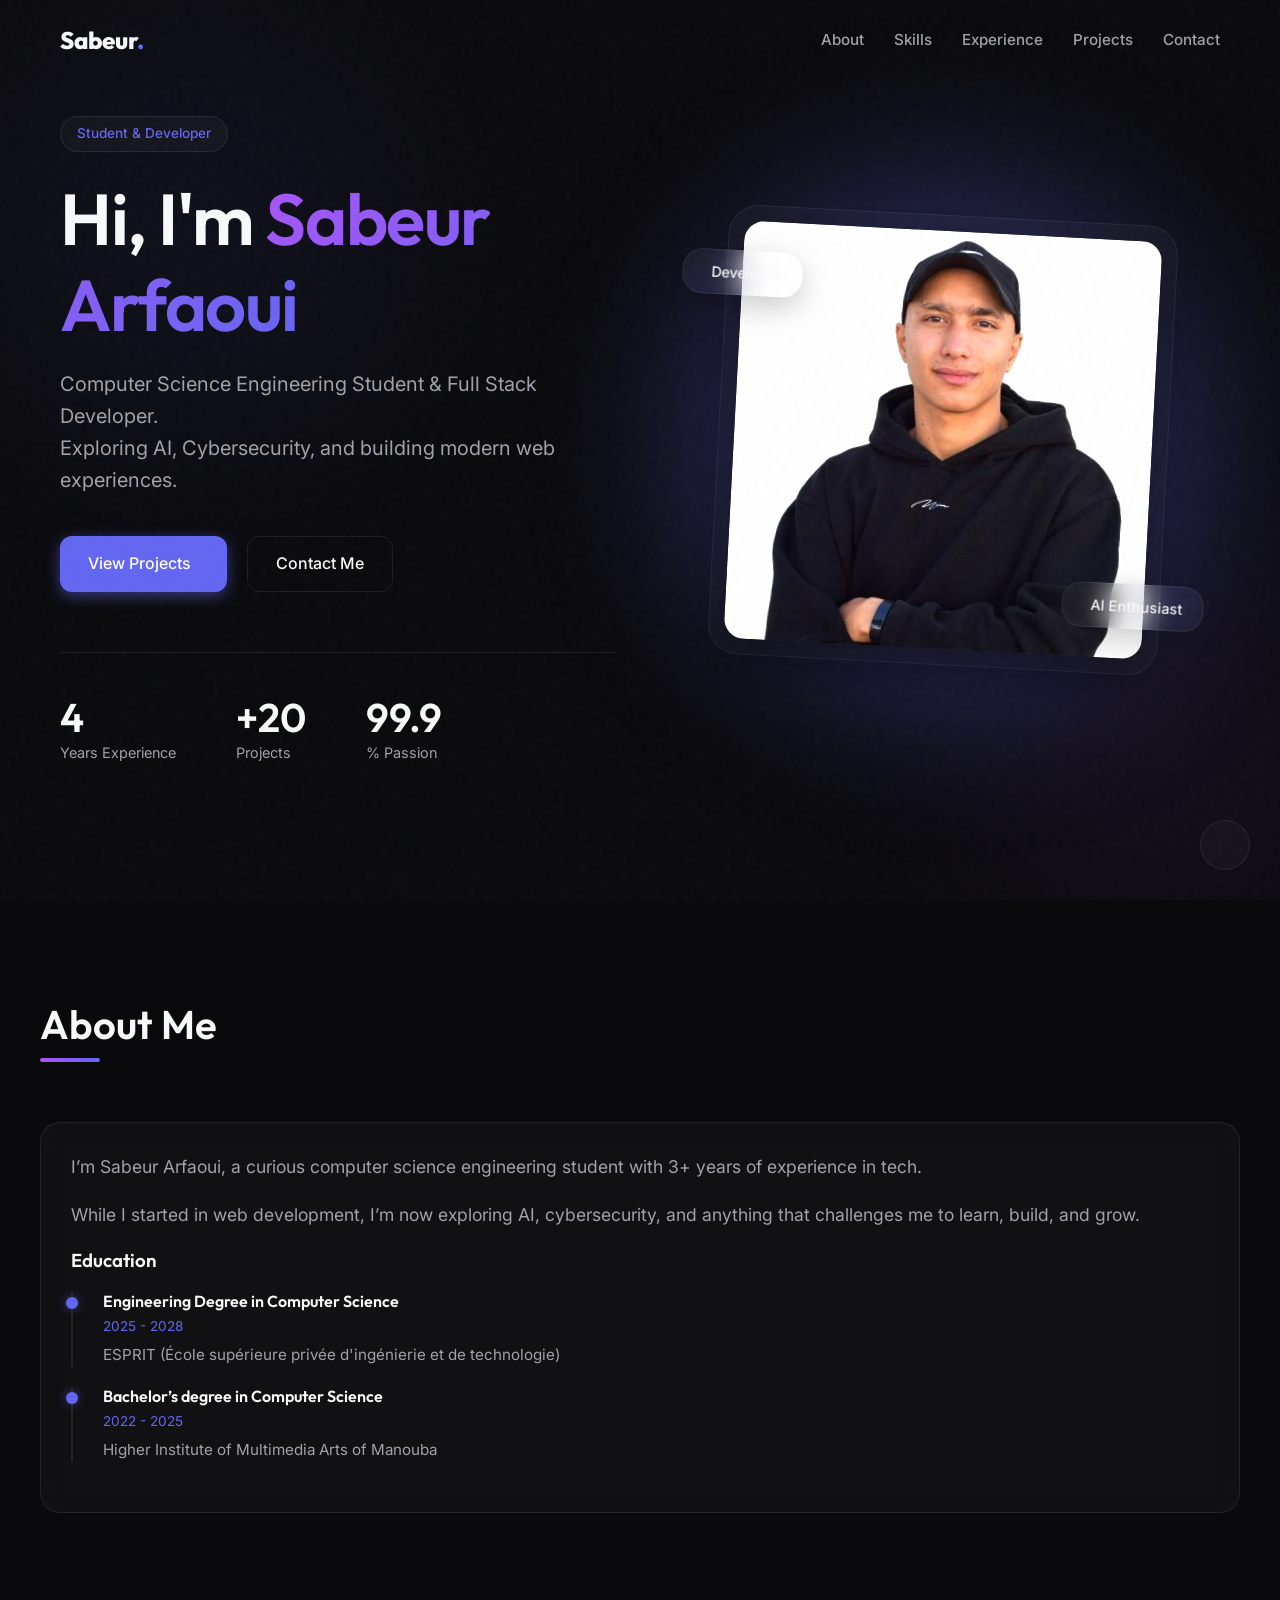
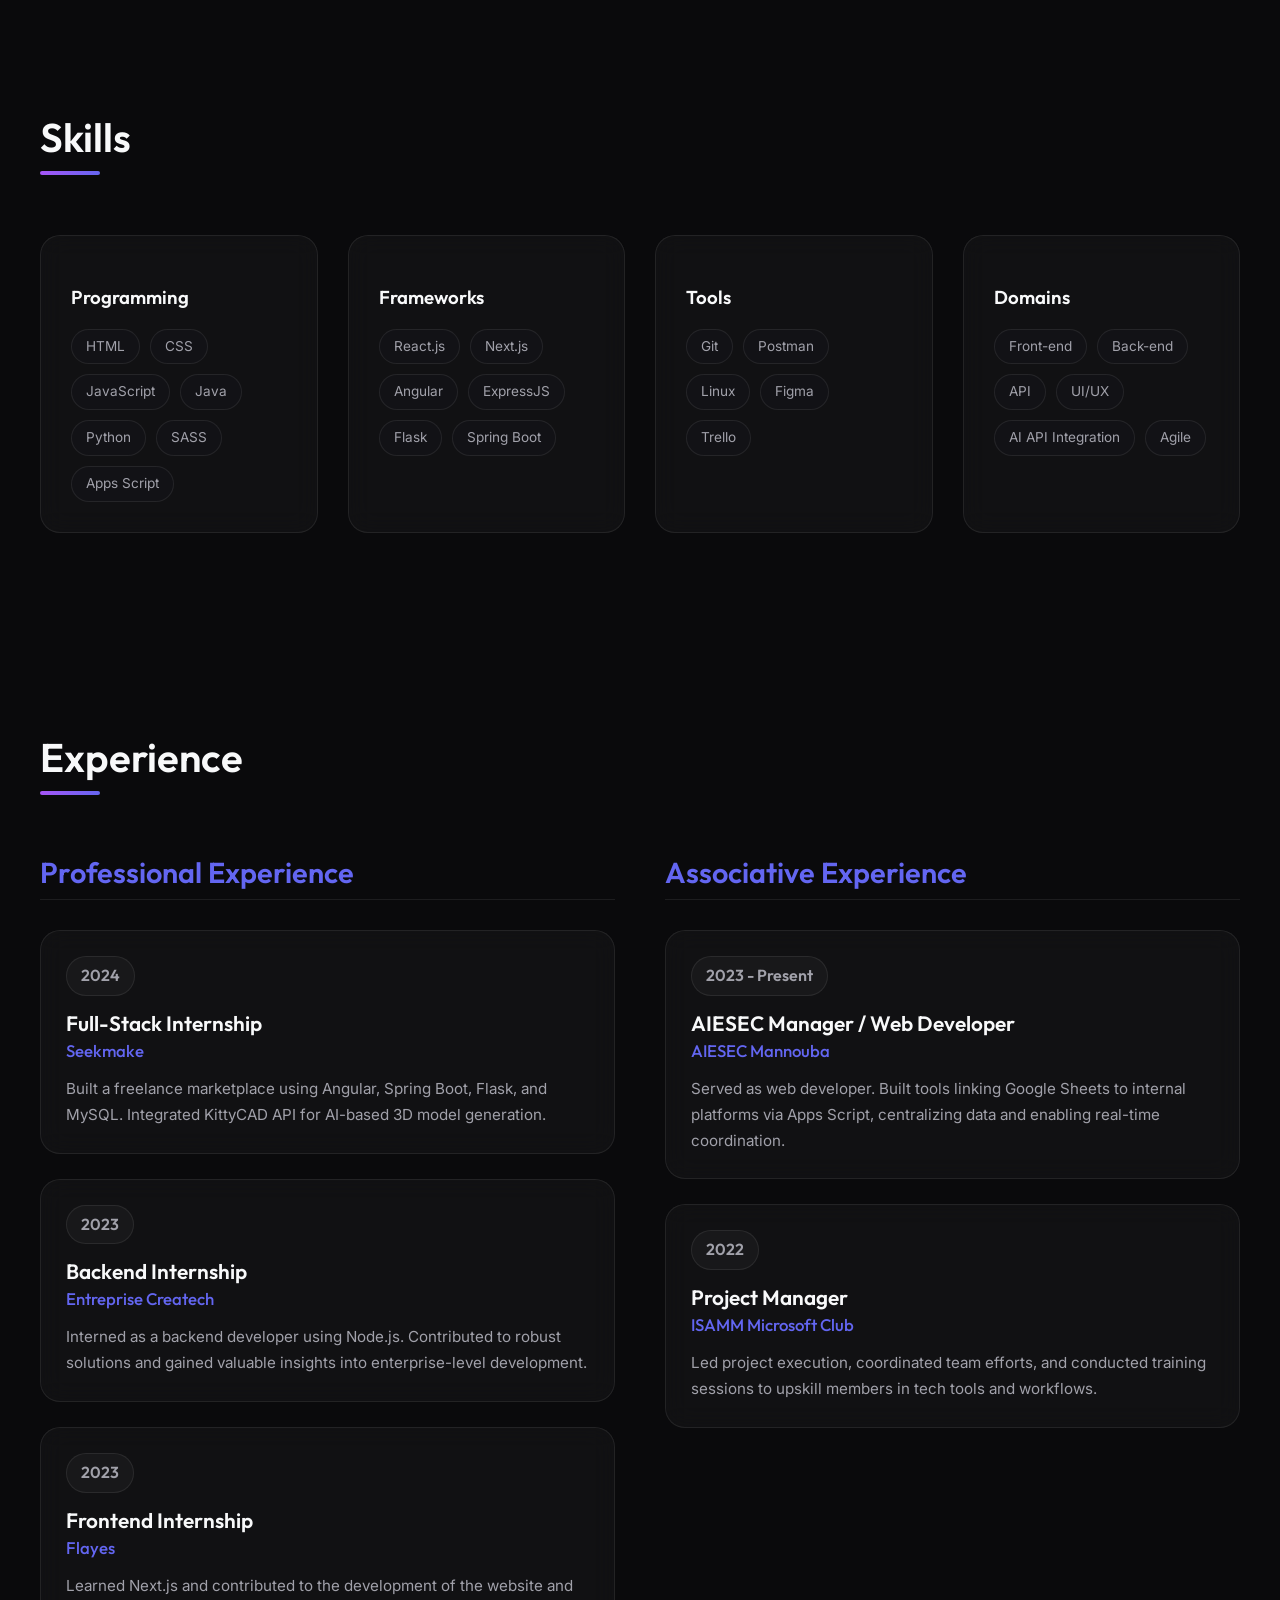
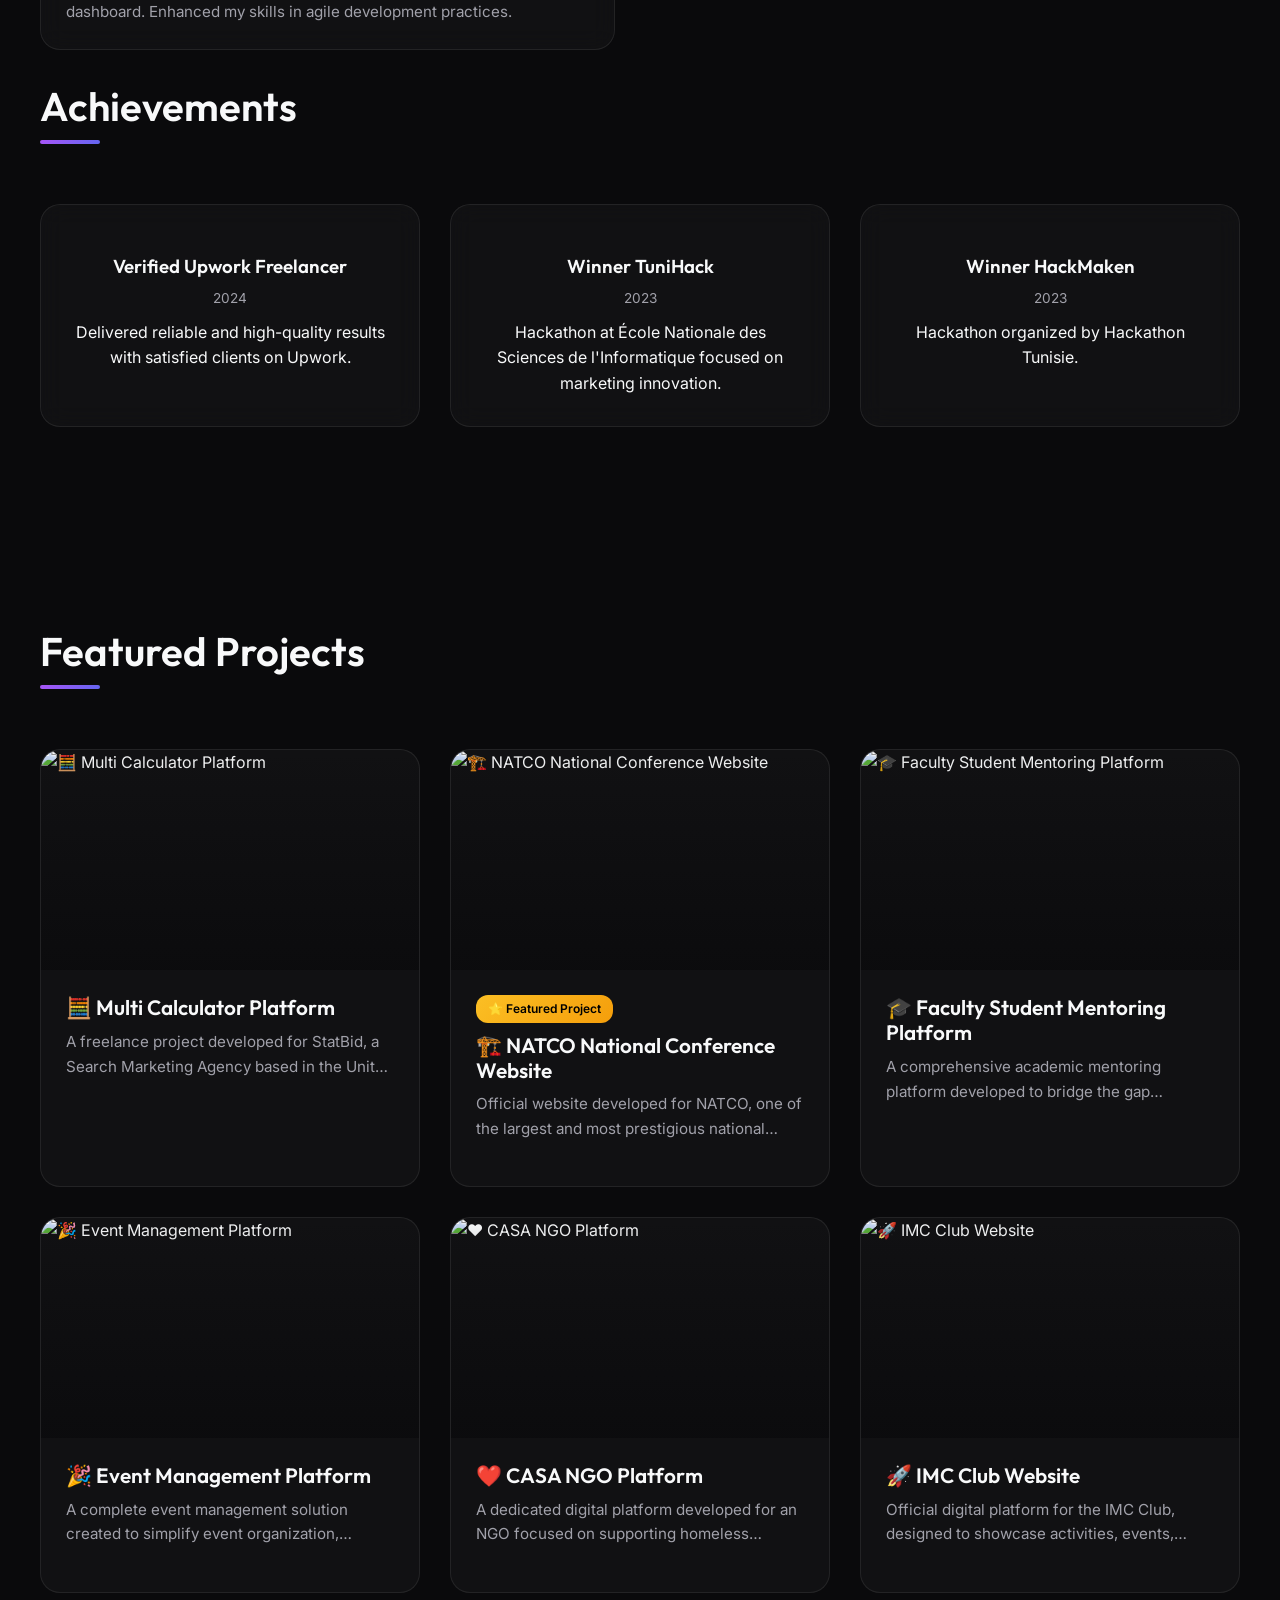
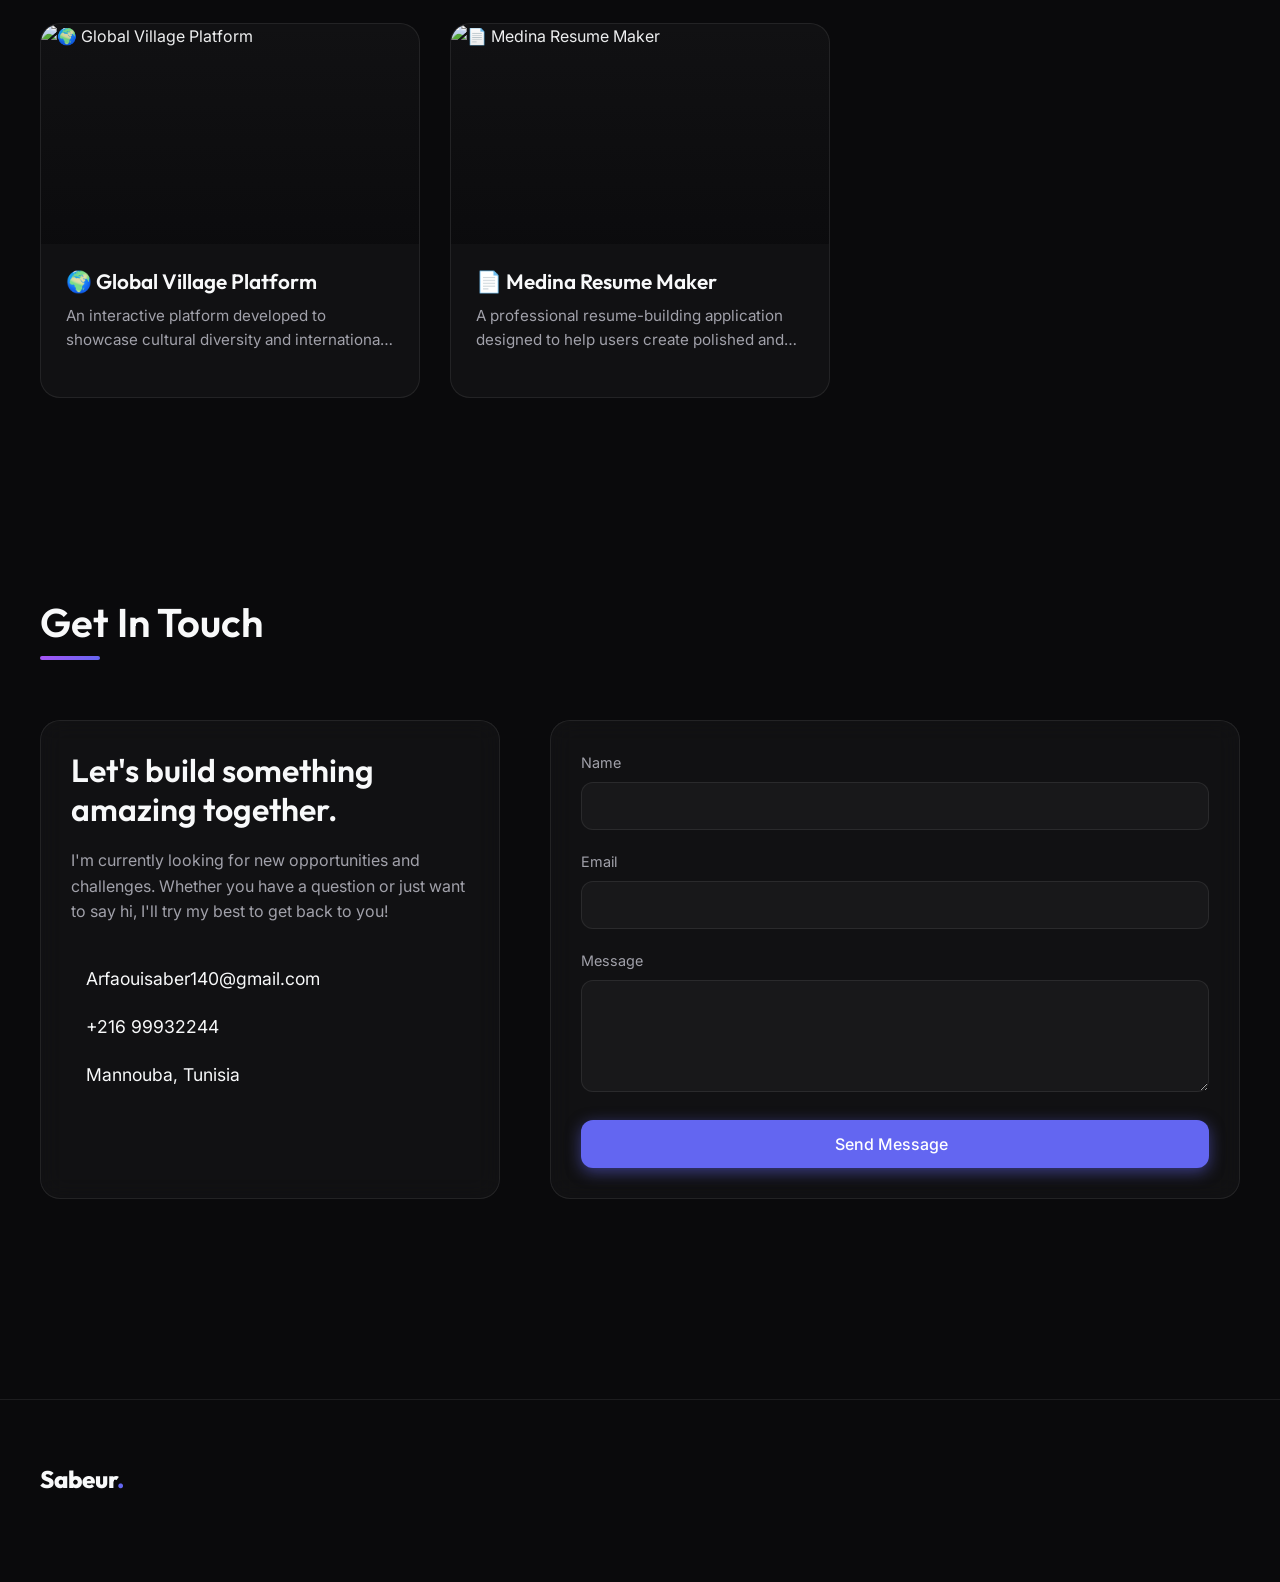
==== commit 6a120854: "ad" ====
--- a/index.html
+++ b/index.html
@@ -307,7 +307,6 @@
             </div>
 
             <div class="projects-grid" id="projects-container">
-                <!-- Projects will be injected via JS to handle data efficiently -->
             </div>
         </div>
     </section>
@@ -369,7 +368,7 @@
                 <div class="footer-logo">Sabeur<span>.</span></div>
                 <div class="social-links">
                     <a href="https://github.com/arfaouisabeur" target="_blank" class="interactable"><i class="ph ph-github-logo"></i></a>
-                    <a href="#" class="interactable"><i class="ph ph-linkedin-logo"></i></a>
+                    <a href="https://www.linkedin.com/in/saber-arfaoui-9a5465253/" class="interactable" target="_blank"><i class="ph ph-linkedin-logo"></i></a>
                     <a href="mailto:Arfaouisaber140@gmail.com" class="interactable"><i class="ph ph-envelope-simple"></i></a>
                 </div>
             </div>
@@ -377,7 +376,6 @@
         </div>
     </footer>
 
-    <!-- Command Palette Modal -->
     <div class="cmd-palette-overlay" id="cmd-overlay">
         <div class="cmd-palette glass-card">
             <div class="cmd-search">
@@ -403,12 +401,10 @@
         </div>
     </div>
 
-    <!-- Project Modal -->
     <div class="project-modal-overlay" id="project-modal-overlay">
         <div class="project-modal glass-card">
             <button class="modal-close interactable" id="modal-close"><i class="ph ph-x"></i></button>
             <div class="modal-content" id="modal-content">
-                <!-- Modal content injected via JS -->
             </div>
         </div>
     </div>
